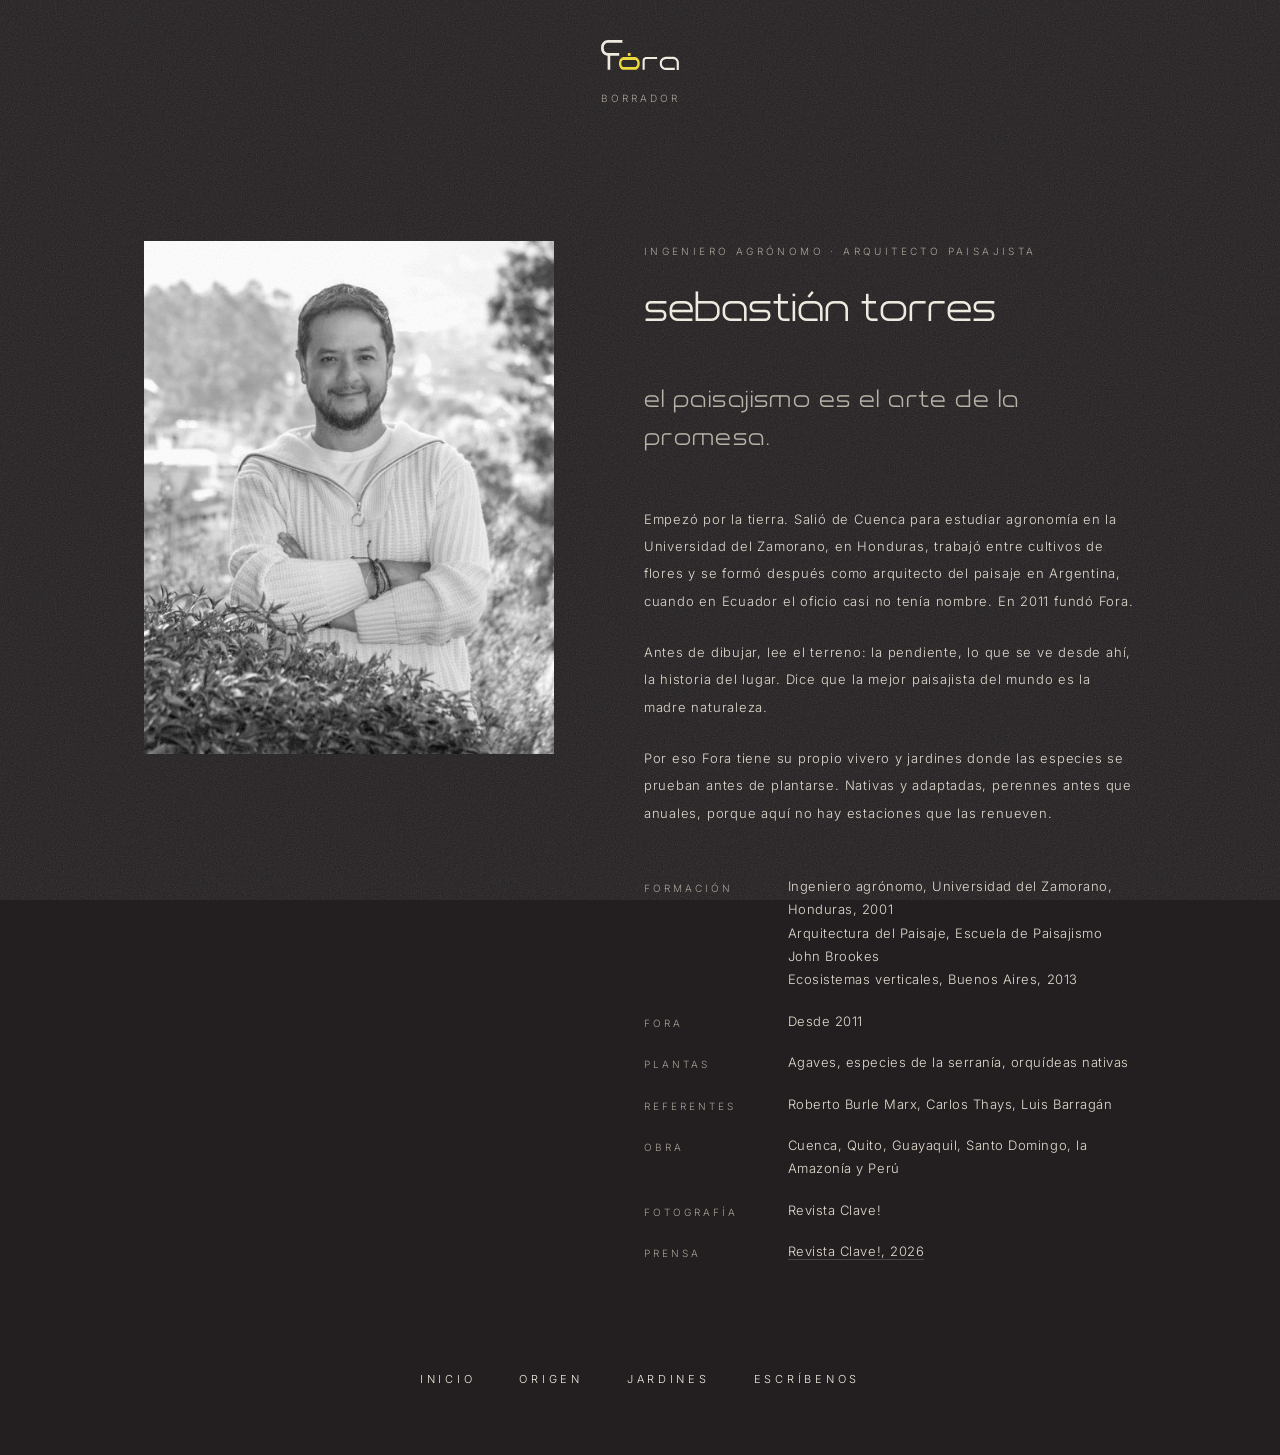
==== estudio/index.html @ 188657bc "Estudio: crédito de la foto a Revista Clave!" ====
<!doctype html>
<html lang="es">
<head>
<meta charset="utf-8">
<meta name="viewport" content="width=device-width, initial-scale=1">
<title>Estudio · FORA</title>
<meta name="robots" content="noindex">
<meta name="theme-color" content="#231F20">
<link rel="icon" href="/favicon.svg" type="image/svg+xml">
<link rel="preconnect" href="https://fonts.googleapis.com">
<link rel="preconnect" href="https://fonts.gstatic.com" crossorigin>
<link href="https://fonts.googleapis.com/css2?family=Inter:wght@300;400&display=swap" rel="stylesheet">
<link rel="stylesheet" href="/fora.css">
<style>
:root{--piedra:#231F20;--crema:#F4EFE4;--suave:#E4DED2;--gris:#A9A397;--desc:#B8B2A6;--linea:rgba(244,239,228,.18)}
*{box-sizing:border-box;margin:0;padding:0}
body{background:var(--piedra);color:var(--crema);font-family:Inter,system-ui,sans-serif;font-weight:300;-webkit-font-smoothing:antialiased}
a{color:inherit;text-decoration:none}
.top{display:flex;justify-content:center;padding:40px 24px 0}
.top img{height:30px;width:auto;display:block}
.aviso{text-align:center;font-size:10px;letter-spacing:.3em;text-transform:uppercase;color:var(--gris);margin-top:18px}
main{max-width:1040px;margin:0 auto;padding:clamp(72px,12vh,140px) 24px 96px;display:grid;grid-template-columns:minmax(0,5fr) minmax(0,6fr);gap:clamp(40px,7vw,96px);align-items:start}
.retrato{position:sticky;top:40px;aspect-ratio:4/5;background:#3a3536 url(/sebastian/image.jpg) 49.6% 58.7%/241.2% auto no-repeat;filter:grayscale(1) contrast(1.12) brightness(1.02)}
.rol{font-size:10px;letter-spacing:.34em;text-transform:uppercase;color:var(--gris)}
h1{font-family:"Fora Display",Inter,sans-serif;font-weight:300;text-transform:lowercase;font-size:clamp(30px,3.4vw,40px);line-height:1.2;margin:14px 0 48px}
.cita{font-family:"Fora Display",Inter,sans-serif;text-transform:lowercase;font-size:clamp(16.5px,1.865vw,23.7px);line-height:1.6;color:#B8B2A6;margin-bottom:48px}
p{font-size:13px;line-height:2.1;letter-spacing:.06em;color:var(--suave);margin-bottom:24px}
.falta{color:var(--gris);font-style:italic}
dl{margin-top:48px;display:grid;grid-template-columns:120px 1fr;gap:18px 24px;font-size:13px;letter-spacing:.04em;line-height:1.8;color:var(--suave)}
dt{font-size:10px;letter-spacing:.3em;text-transform:uppercase;color:var(--gris);padding-top:4px}
nav.pie{display:flex;justify-content:center;gap:44px;padding:0 24px 56px;flex-wrap:wrap}
nav.pie a{font-size:11px;letter-spacing:.34em;text-transform:uppercase;padding:12px 0;border-bottom:1px solid transparent;transition:border-color .3s}
nav.pie a:hover{border-color:var(--linea)}
@media(max-width:760px){main{grid-template-columns:1fr}.retrato{position:relative;top:0}dl{grid-template-columns:1fr;gap:4px}dt{margin-top:14px}nav.pie{gap:28px}}
</style>
</head>
<body>
<header class="top"><a href="/" aria-label="FORA, inicio"><img src="/logo-fora-palabra.svg" alt="Fora"></a></header>
<p class="aviso">borrador</p>
<main>
  <figure class="retrato" role="img" aria-label="Sebastián Torres entre plantas, con Cuenca al fondo"></figure>
  <article>
    <p class="rol">ingeniero agrónomo · arquitecto paisajista</p>
    <h1>sebastián torres</h1>
    <p class="cita">el paisajismo es el arte de la promesa.</p>
    <p>Empezó por la tierra. Salió de Cuenca para estudiar agronomía en la Universidad del Zamorano, en Honduras, trabajó entre cultivos de flores y se formó después como arquitecto del paisaje en Argentina, cuando en Ecuador el oficio casi no tenía nombre. En 2011 fundó Fora.</p>
    <p>Antes de dibujar, lee el terreno: la pendiente, lo que se ve desde ahí, la historia del lugar. Dice que la mejor paisajista del mundo es la madre naturaleza.</p>
    <p>Por eso Fora tiene su propio vivero y jardines donde las especies se prueban antes de plantarse. Nativas y adaptadas, perennes antes que anuales, porque aquí no hay estaciones que las renueven.</p>
    <dl>
      <dt>formación</dt><dd>Ingeniero agrónomo, Universidad del Zamorano, Honduras, 2001<br>Arquitectura del Paisaje, Escuela de Paisajismo John Brookes<br>Ecosistemas verticales, Buenos Aires, 2013</dd>
      <dt>fora</dt><dd>Desde 2011</dd>
      <dt>plantas</dt><dd>Agaves, especies de la serranía, orquídeas nativas</dd>
      <dt>referentes</dt><dd>Roberto Burle Marx, Carlos Thays, Luis Barragán</dd>
      <dt>obra</dt><dd>Cuenca, Quito, Guayaquil, Santo Domingo, la Amazonía y Perú</dd>
      <dt>fotografía</dt><dd>Revista Clave!</dd>
      <dt>prensa</dt><dd><a href="https://www.clave.com.ec/fora-paisajismo-el-arte-de-la-promesa/" rel="noopener" style="border-bottom:1px solid var(--linea)">Revista Clave!, 2026</a></dd>
    </dl>
  </article>
</main>
<nav class="pie"><a href="/">Inicio</a><a href="/origen/">Origen</a><a href="/jardines/">Jardines</a><a href="mailto:hola@forapaisaje.com">Escríbenos</a></nav>
</body>
</html>
---- fora.css ----
@font-face{font-family:"Fora Display";src:url([data-uri]) format("woff2");font-weight:300;font-display:swap}
body::before{content:"";position:fixed;inset:0;pointer-events:none;z-index:20;opacity:.16;background-image:url("data:image/svg+xml,%3Csvg xmlns='http://www.w3.org/2000/svg' width='300' height='300'%3E%3Cfilter id='n'%3E%3CfeTurbulence type='fractalNoise' baseFrequency='.85' numOctaves='3' stitchTiles='stitch'/%3E%3CfeColorMatrix type='saturate' values='0'/%3E%3C/filter%3E%3Crect width='300' height='300' filter='url(%23n)'/%3E%3C/svg%3E")}
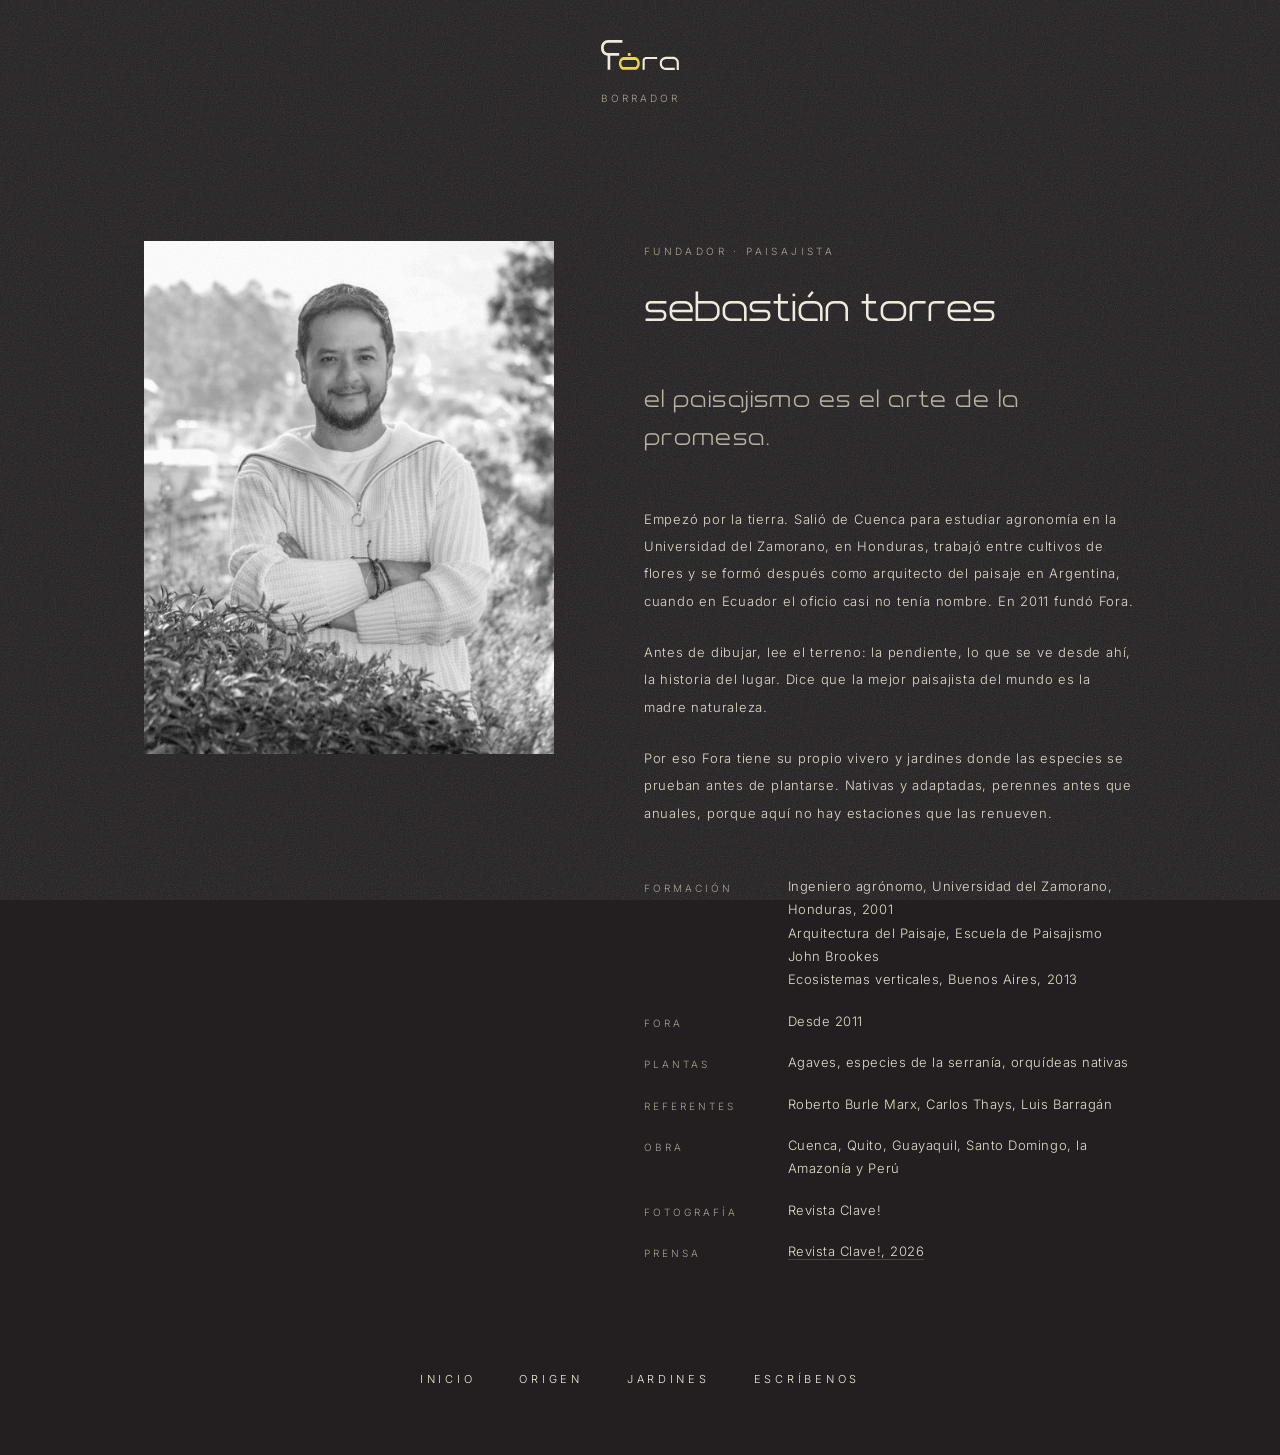
==== commit 5f4de02c: "Estudio: fundador · paisajista" ====
--- a/estudio/index.html
+++ b/estudio/index.html
@@ -40,7 +40,7 @@
 <main>
   <figure class="retrato" role="img" aria-label="Sebastián Torres entre plantas, con Cuenca al fondo"></figure>
   <article>
-    <p class="rol">ingeniero agrónomo · arquitecto paisajista</p>
+    <p class="rol">fundador · paisajista</p>
     <h1>sebastián torres</h1>
     <p class="cita">el paisajismo es el arte de la promesa.</p>
     <p>Empezó por la tierra. Salió de Cuenca para estudiar agronomía en la Universidad del Zamorano, en Honduras, trabajó entre cultivos de flores y se formó después como arquitecto del paisaje en Argentina, cuando en Ecuador el oficio casi no tenía nombre. En 2011 fundó Fora.</p>
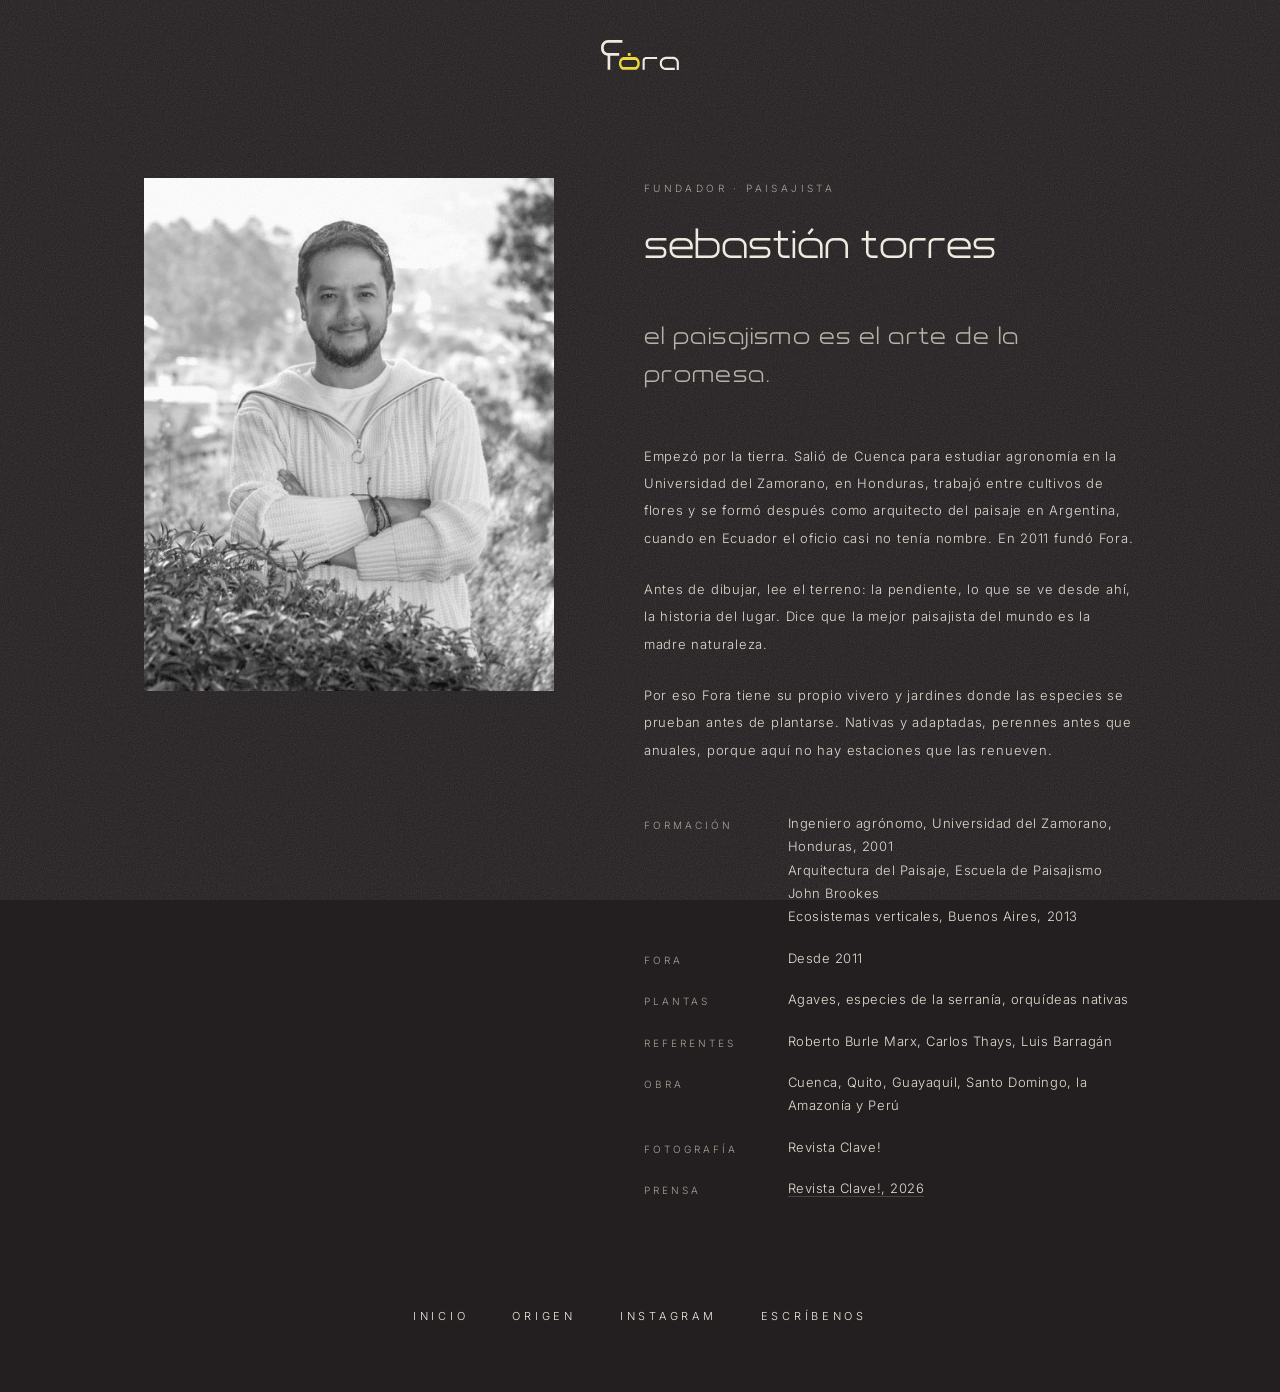
==== commit b3d514a1: "Estudio: publicado (sin borrador)" ====
--- a/estudio/index.html
+++ b/estudio/index.html
@@ -4,7 +4,6 @@
 <meta charset="utf-8">
 <meta name="viewport" content="width=device-width, initial-scale=1">
 <title>Estudio · FORA</title>
-<meta name="robots" content="noindex">
 <meta name="theme-color" content="#231F20">
 <link rel="icon" href="/favicon.svg" type="image/svg+xml">
 <link rel="preconnect" href="https://fonts.googleapis.com">
@@ -36,7 +35,6 @@
 </head>
 <body>
 <header class="top"><a href="/" aria-label="FORA, inicio"><img src="/logo-fora-palabra.svg" alt="Fora"></a></header>
-<p class="aviso">borrador</p>
 <main>
   <figure class="retrato" role="img" aria-label="Sebastián Torres entre plantas, con Cuenca al fondo"></figure>
   <article>
@@ -57,6 +55,6 @@
     </dl>
   </article>
 </main>
-<nav class="pie"><a href="/">Inicio</a><a href="/origen/">Origen</a><a href="/jardines/">Jardines</a><a href="mailto:hola@forapaisaje.com">Escríbenos</a></nav>
+<nav class="pie"><a href="/">Inicio</a><a href="/origen/">Origen</a><a href="https://www.instagram.com/fora_paisajismo/" rel="noopener">Instagram</a><a href="mailto:hola@forapaisaje.com">Escríbenos</a></nav>
 </body>
 </html>
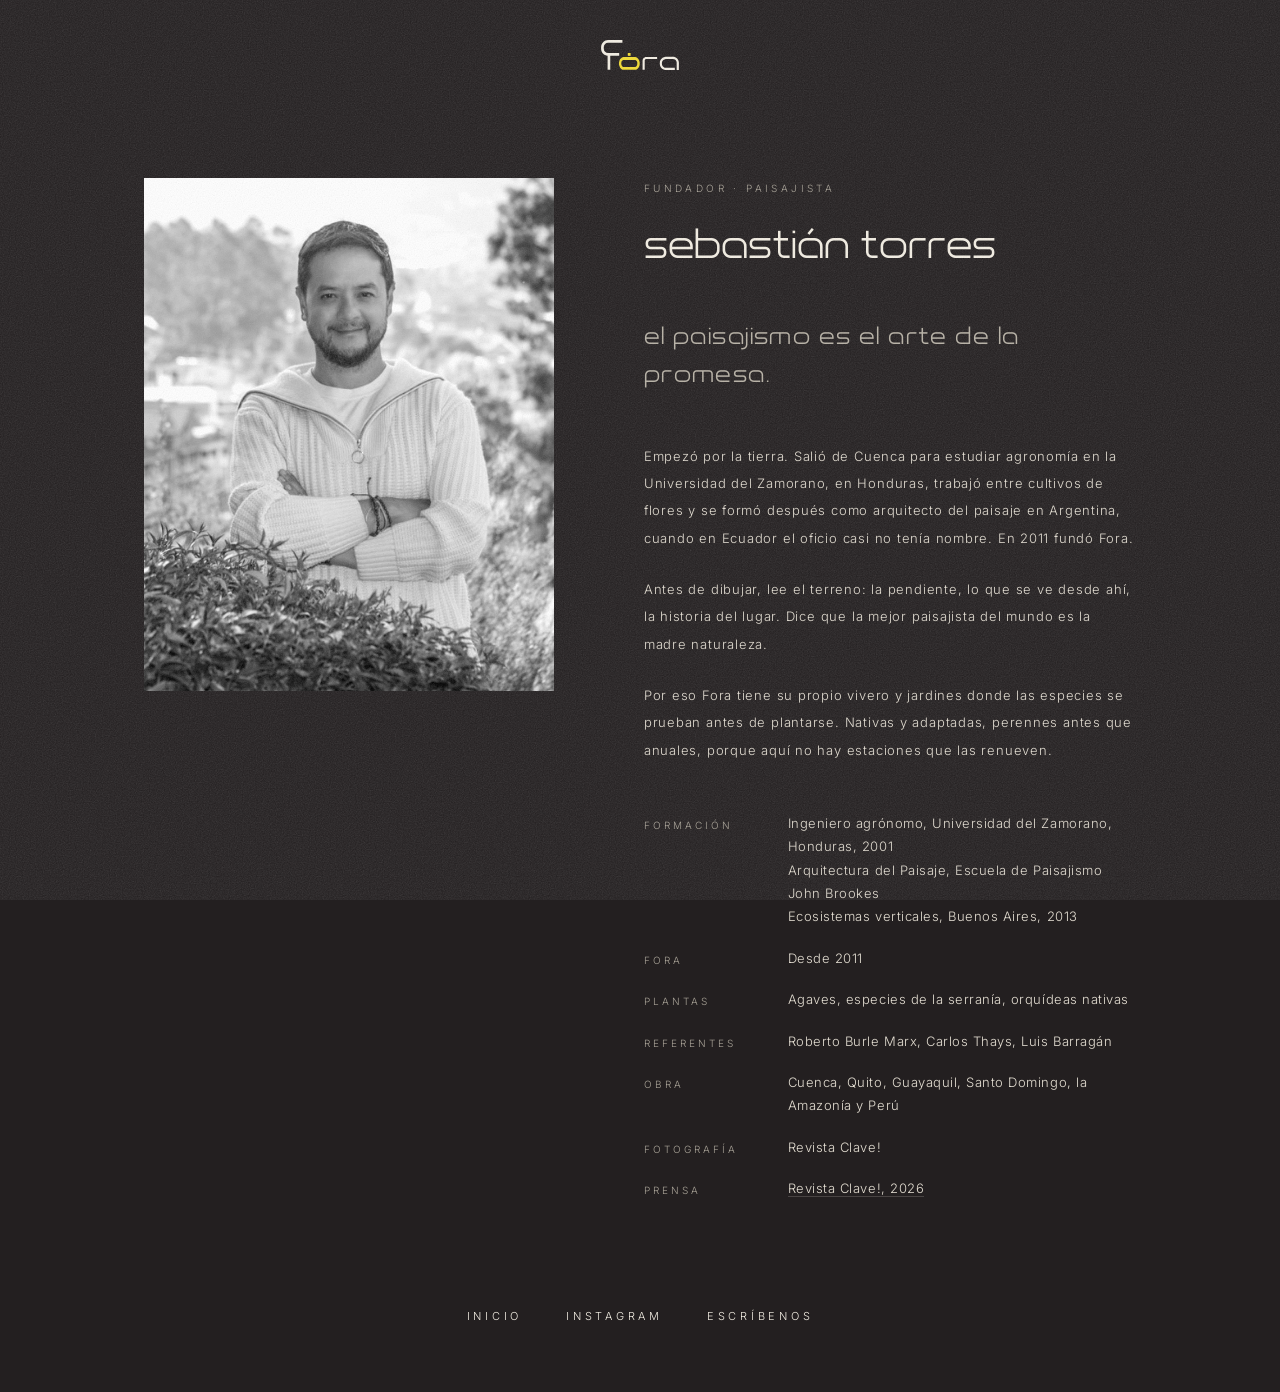
==== commit f7490cc0: "Estudio: pie con Inicio, Instagram y Escríbenos" ====
--- a/estudio/index.html
+++ b/estudio/index.html
@@ -55,6 +55,6 @@
     </dl>
   </article>
 </main>
-<nav class="pie"><a href="/">Inicio</a><a href="/origen/">Origen</a><a href="https://www.instagram.com/fora_paisajismo/" rel="noopener">Instagram</a><a href="mailto:hola@forapaisaje.com">Escríbenos</a></nav>
+<nav class="pie"><a href="/">Inicio</a><a href="https://www.instagram.com/fora_paisajismo/" rel="noopener">Instagram</a><a href="mailto:hola@forapaisaje.com">Escríbenos</a></nav>
 </body>
 </html>
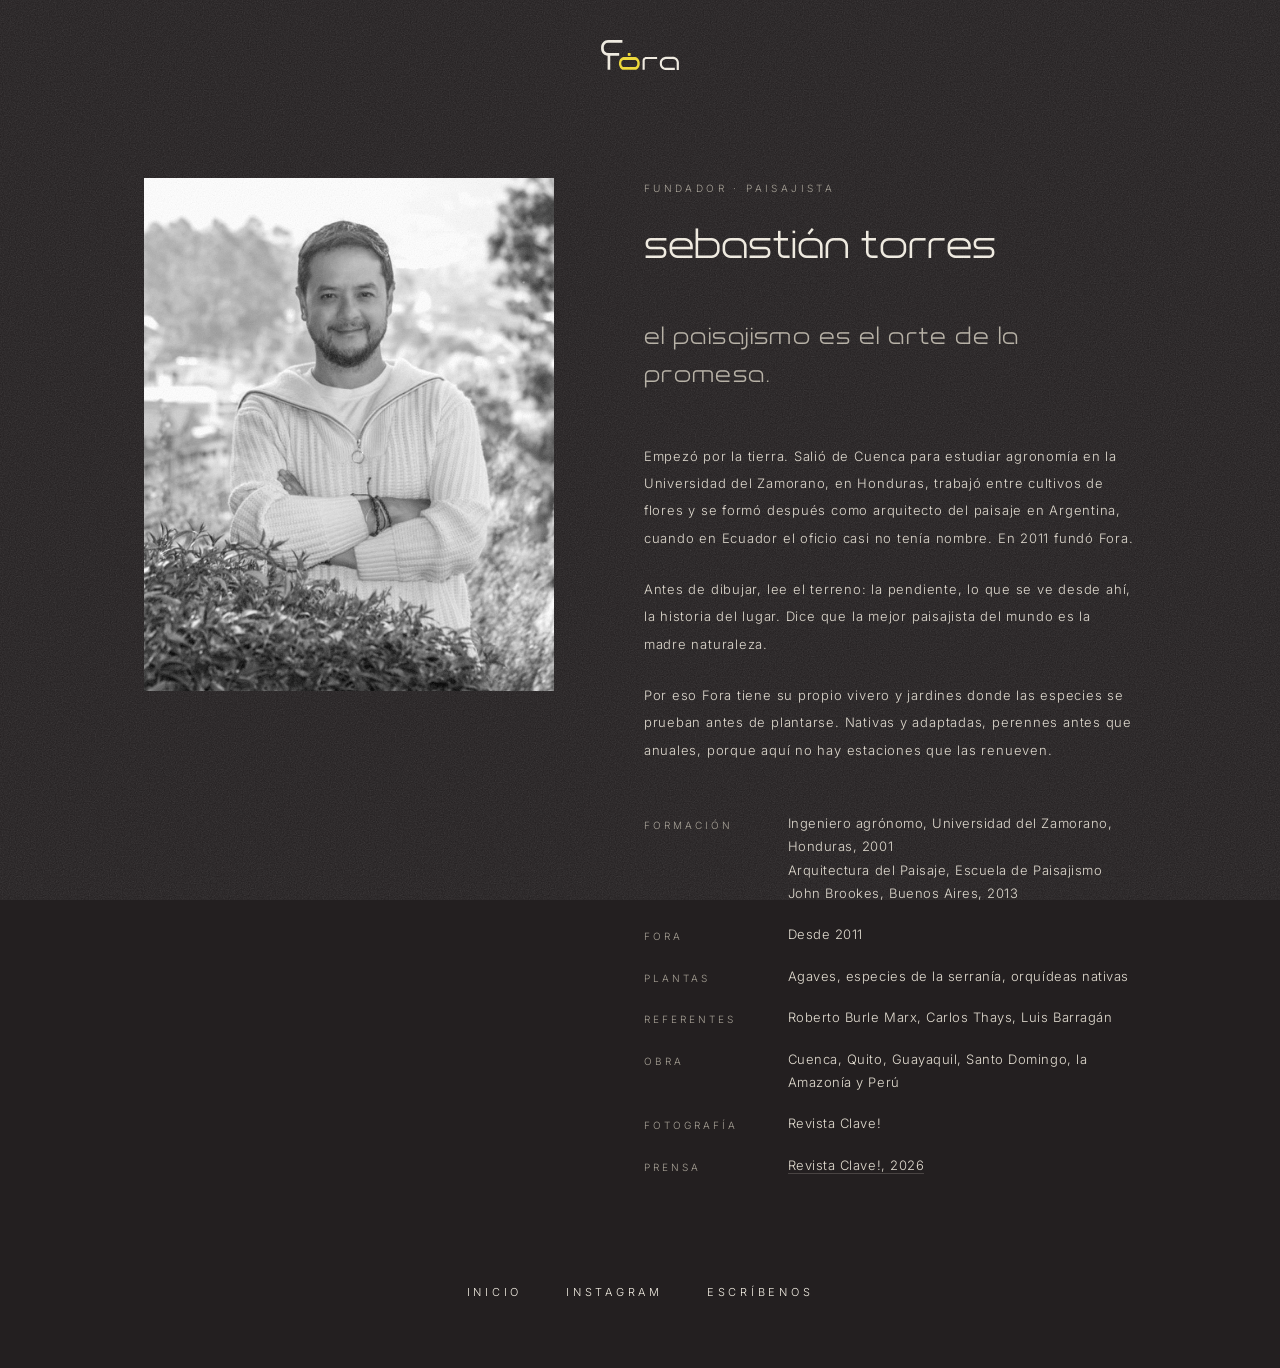
==== commit fec92cbb: "Estudio: formación en Buenos Aires, 2013" ====
--- a/estudio/index.html
+++ b/estudio/index.html
@@ -45,7 +45,7 @@
     <p>Antes de dibujar, lee el terreno: la pendiente, lo que se ve desde ahí, la historia del lugar. Dice que la mejor paisajista del mundo es la madre naturaleza.</p>
     <p>Por eso Fora tiene su propio vivero y jardines donde las especies se prueban antes de plantarse. Nativas y adaptadas, perennes antes que anuales, porque aquí no hay estaciones que las renueven.</p>
     <dl>
-      <dt>formación</dt><dd>Ingeniero agrónomo, Universidad del Zamorano, Honduras, 2001<br>Arquitectura del Paisaje, Escuela de Paisajismo John Brookes<br>Ecosistemas verticales, Buenos Aires, 2013</dd>
+      <dt>formación</dt><dd>Ingeniero agrónomo, Universidad del Zamorano, Honduras, 2001<br>Arquitectura del Paisaje, Escuela de Paisajismo John Brookes, Buenos Aires, 2013</dd>
       <dt>fora</dt><dd>Desde 2011</dd>
       <dt>plantas</dt><dd>Agaves, especies de la serranía, orquídeas nativas</dd>
       <dt>referentes</dt><dd>Roberto Burle Marx, Carlos Thays, Luis Barragán</dd>
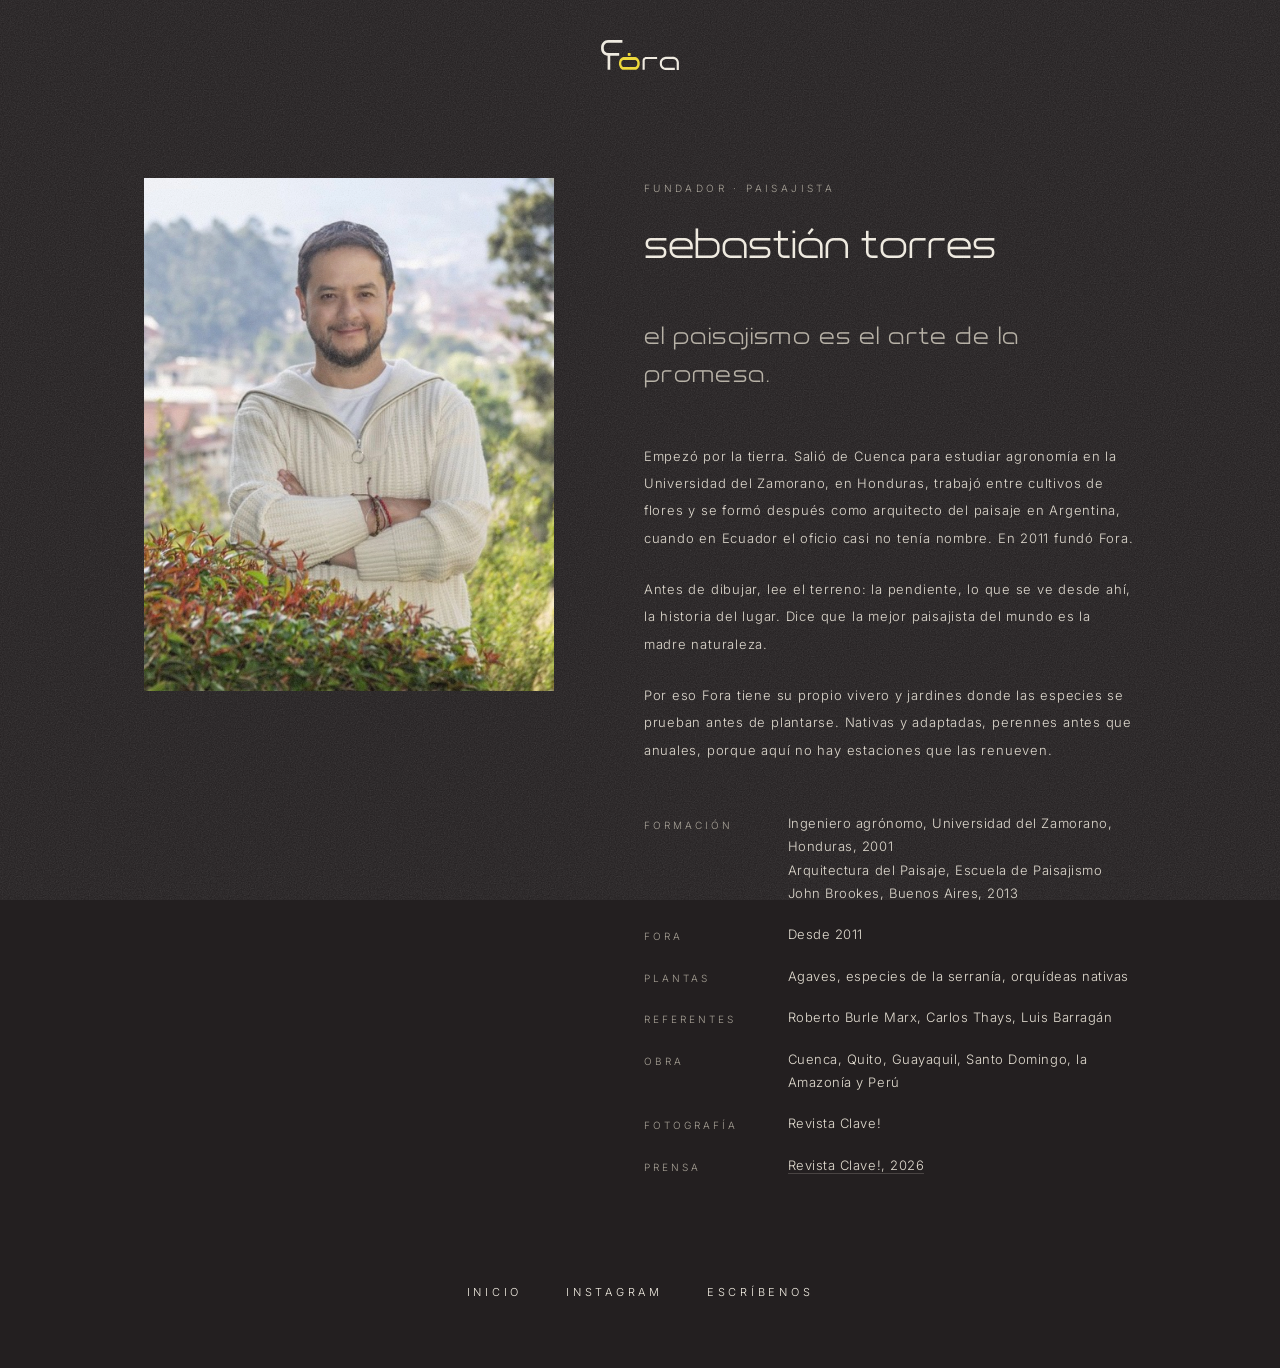
==== commit ad2b090a: "Estudio: retrato a color" ====
--- a/estudio/index.html
+++ b/estudio/index.html
@@ -19,7 +19,7 @@
 .top img{height:30px;width:auto;display:block}
 .aviso{text-align:center;font-size:10px;letter-spacing:.3em;text-transform:uppercase;color:var(--gris);margin-top:18px}
 main{max-width:1040px;margin:0 auto;padding:clamp(72px,12vh,140px) 24px 96px;display:grid;grid-template-columns:minmax(0,5fr) minmax(0,6fr);gap:clamp(40px,7vw,96px);align-items:start}
-.retrato{position:sticky;top:40px;aspect-ratio:4/5;background:#3a3536 url(/sebastian/image.jpg) 49.6% 58.7%/241.2% auto no-repeat;filter:grayscale(1) contrast(1.12) brightness(1.02)}
+.retrato{position:sticky;top:40px;aspect-ratio:4/5;background:#3a3536 url(/sebastian/image.jpg) 49.6% 58.7%/241.2% auto no-repeat}
 .rol{font-size:10px;letter-spacing:.34em;text-transform:uppercase;color:var(--gris)}
 h1{font-family:"Fora Display",Inter,sans-serif;font-weight:300;text-transform:lowercase;font-size:clamp(30px,3.4vw,40px);line-height:1.2;margin:14px 0 48px}
 .cita{font-family:"Fora Display",Inter,sans-serif;text-transform:lowercase;font-size:clamp(16.5px,1.865vw,23.7px);line-height:1.6;color:#B8B2A6;margin-bottom:48px}
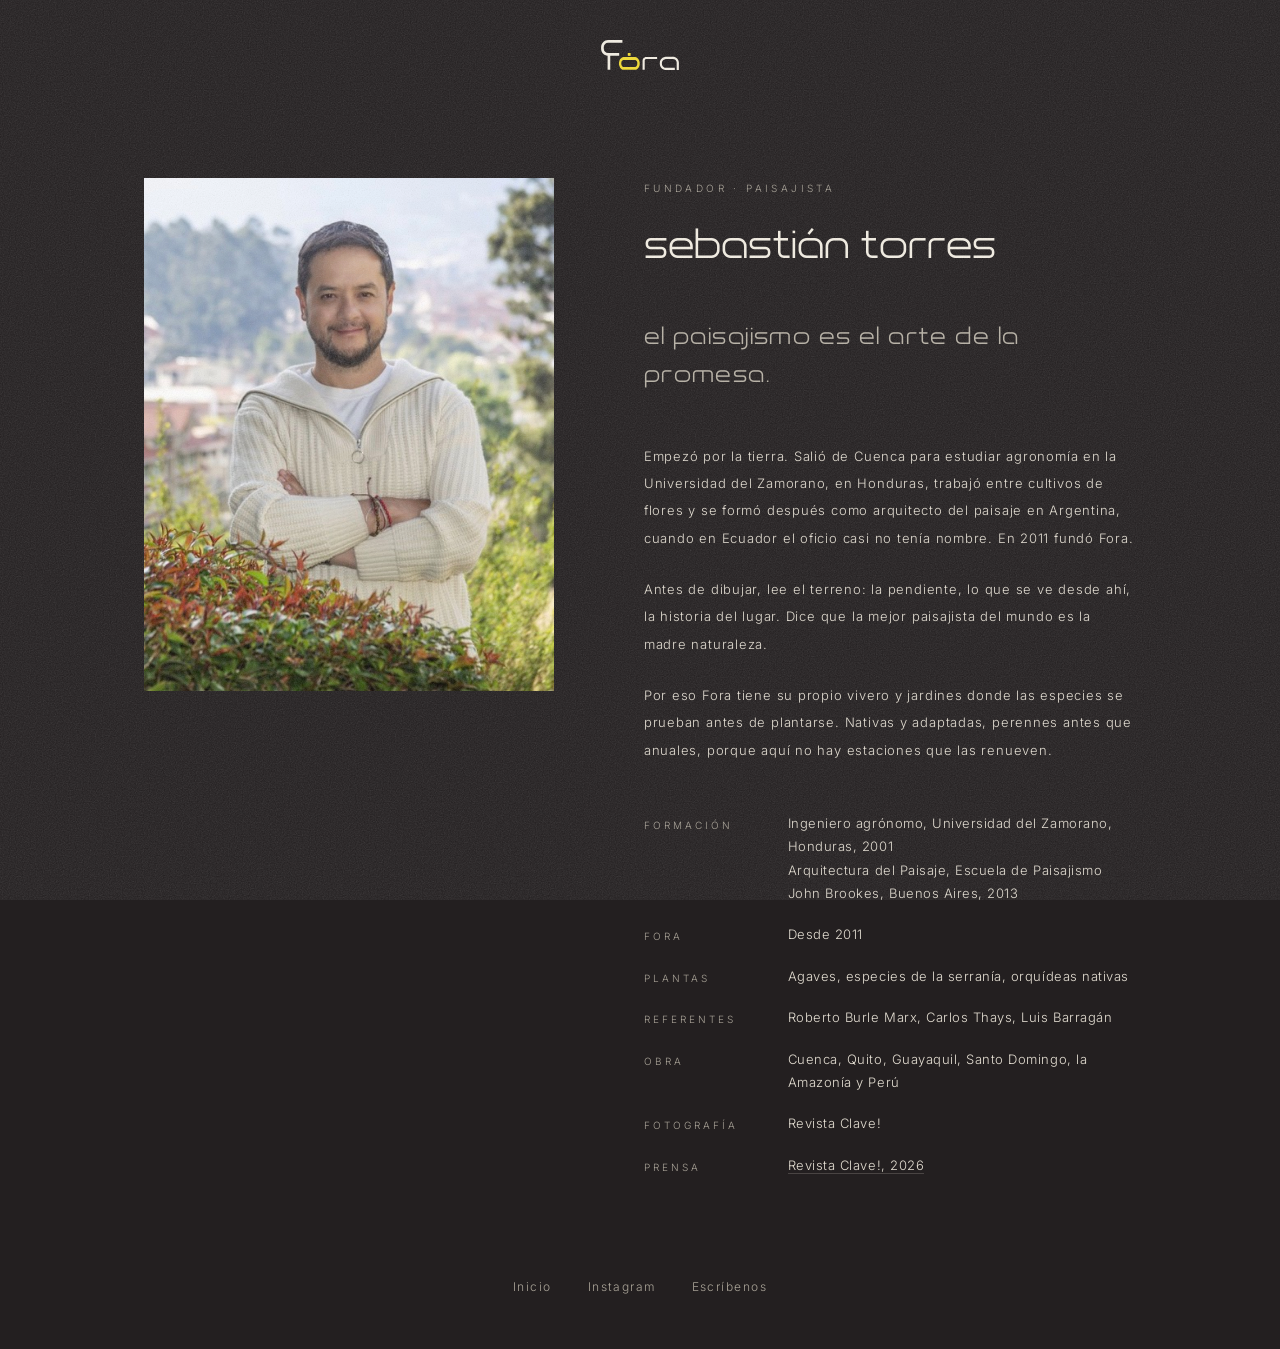
==== commit cc092fea: "Estudio: pie discreto" ====
--- a/estudio/index.html
+++ b/estudio/index.html
@@ -27,9 +27,9 @@
 .falta{color:var(--gris);font-style:italic}
 dl{margin-top:48px;display:grid;grid-template-columns:120px 1fr;gap:18px 24px;font-size:13px;letter-spacing:.04em;line-height:1.8;color:var(--suave)}
 dt{font-size:10px;letter-spacing:.3em;text-transform:uppercase;color:var(--gris);padding-top:4px}
-nav.pie{display:flex;justify-content:center;gap:44px;padding:0 24px 56px;flex-wrap:wrap}
-nav.pie a{font-size:11px;letter-spacing:.34em;text-transform:uppercase;padding:12px 0;border-bottom:1px solid transparent;transition:border-color .3s}
-nav.pie a:hover{border-color:var(--linea)}
+nav.pie{display:flex;justify-content:center;gap:36px;padding:0 24px 48px;flex-wrap:wrap}
+nav.pie a{font-size:12px;letter-spacing:.12em;color:var(--gris);padding:6px 0;border-bottom:1px solid transparent;transition:border-color .3s,color .3s}
+nav.pie a:hover{border-color:var(--linea);color:var(--crema)}
 @media(max-width:760px){main{grid-template-columns:1fr}.retrato{position:relative;top:0}dl{grid-template-columns:1fr;gap:4px}dt{margin-top:14px}nav.pie{gap:28px}}
 </style>
 </head>
